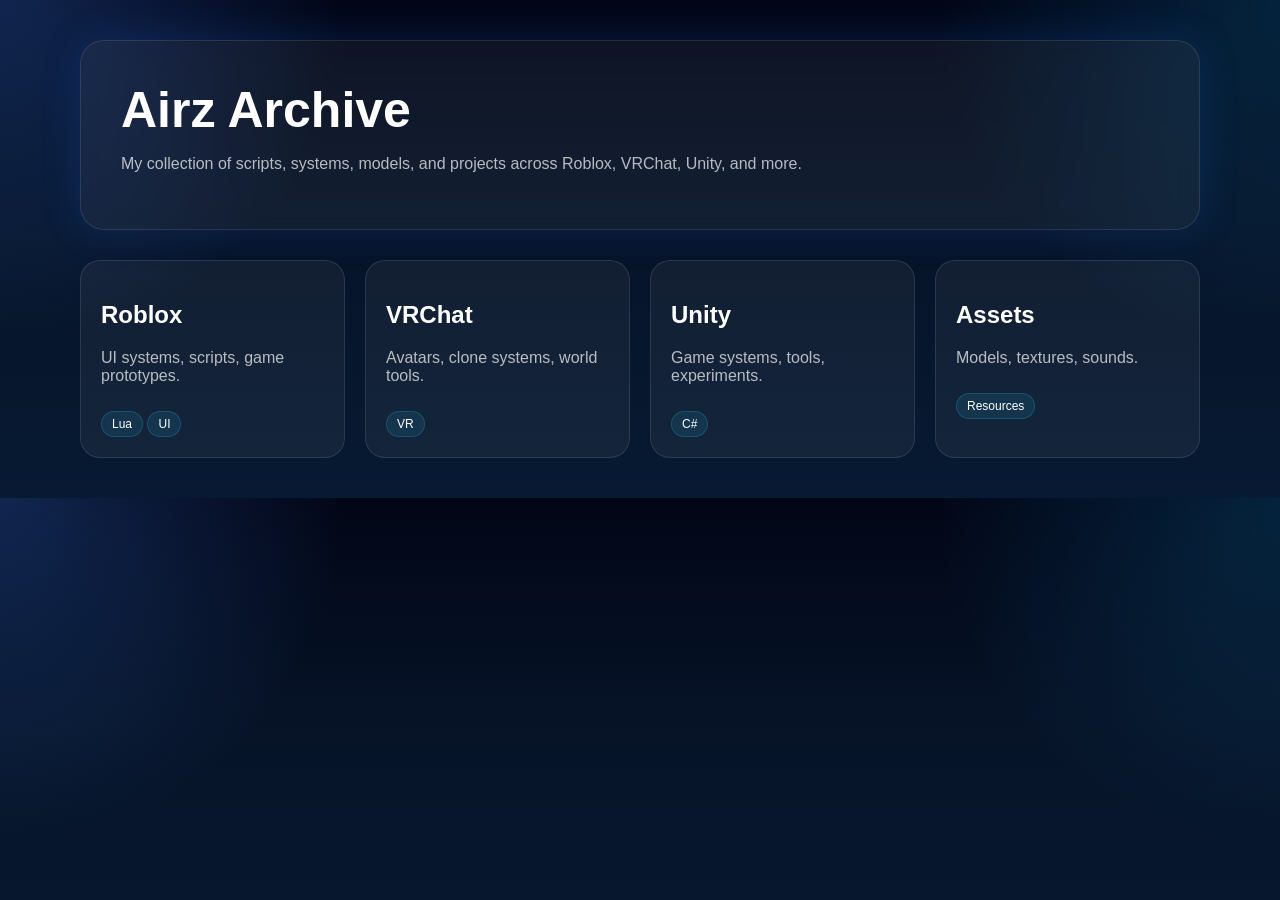
==== index.html @ 1d530351 "Update index.html" ====
<!DOCTYPE html>
<html lang="en">
<head>
<meta charset="UTF-8">
<meta name="viewport" content="width=device-width, initial-scale=1.0">
<title>Airz Archive</title>

<style>
* { box-sizing: border-box; }

body {
  margin: 0;
  font-family: Arial, sans-serif;
  color: white;
  background:
    radial-gradient(circle at top left, rgba(59,130,246,.25), transparent 25%),
    radial-gradient(circle at top right, rgba(14,165,233,.18), transparent 25%),
    linear-gradient(180deg, #020617 0%, #061327 45%, #071a33 100%);
}

.wrap {
  max-width: 1200px;
  margin: auto;
  padding: 40px;
}

.hero {
  background: rgba(255,255,255,0.05);
  border: 1px solid rgba(255,255,255,0.1);
  border-radius: 24px;
  padding: 40px;
  backdrop-filter: blur(10px);
  box-shadow: 0 0 40px rgba(37,99,235,.2);
}

h1 {
  font-size: 50px;
  margin: 0 0 10px;
}

p {
  color: rgba(255,255,255,.7);
}

.grid {
  display: grid;
  grid-template-columns: repeat(auto-fit, minmax(250px, 1fr));
  gap: 20px;
  margin-top: 30px;
}

.card {
  background: rgba(255,255,255,0.05);
  border-radius: 20px;
  padding: 20px;
  border: 1px solid rgba(255,255,255,0.1);
  transition: 0.2s;
}

.card:hover {
  transform: translateY(-5px);
  border-color: rgba(34,211,238,.3);
}

.tag {
  display: inline-block;
  padding: 5px 10px;
  margin-top: 10px;
  border-radius: 999px;
  font-size: 12px;
  background: rgba(34,211,238,.1);
  border: 1px solid rgba(34,211,238,.2);
}

</style>
</head>

<body>
<div class="wrap">

<div class="hero">
  <h1>Airz Archive</h1>
  <p>My collection of scripts, systems, models, and projects across Roblox, VRChat, Unity, and more.</p>
</div>

<div class="grid">

<div class="card">
  <h2>Roblox</h2>
  <p>UI systems, scripts, game prototypes.</p>
  <div class="tag">Lua</div>
  <div class="tag">UI</div>
</div>

<div class="card">
  <h2>VRChat</h2>
  <p>Avatars, clone systems, world tools.</p>
  <div class="tag">VR</div>
</div>

<div class="card">
  <h2>Unity</h2>
  <p>Game systems, tools, experiments.</p>
  <div class="tag">C#</div>
</div>

<div class="card">
  <h2>Assets</h2>
  <p>Models, textures, sounds.</p>
  <div class="tag">Resources</div>
</div>

</div>

</div>
</body>
</html>
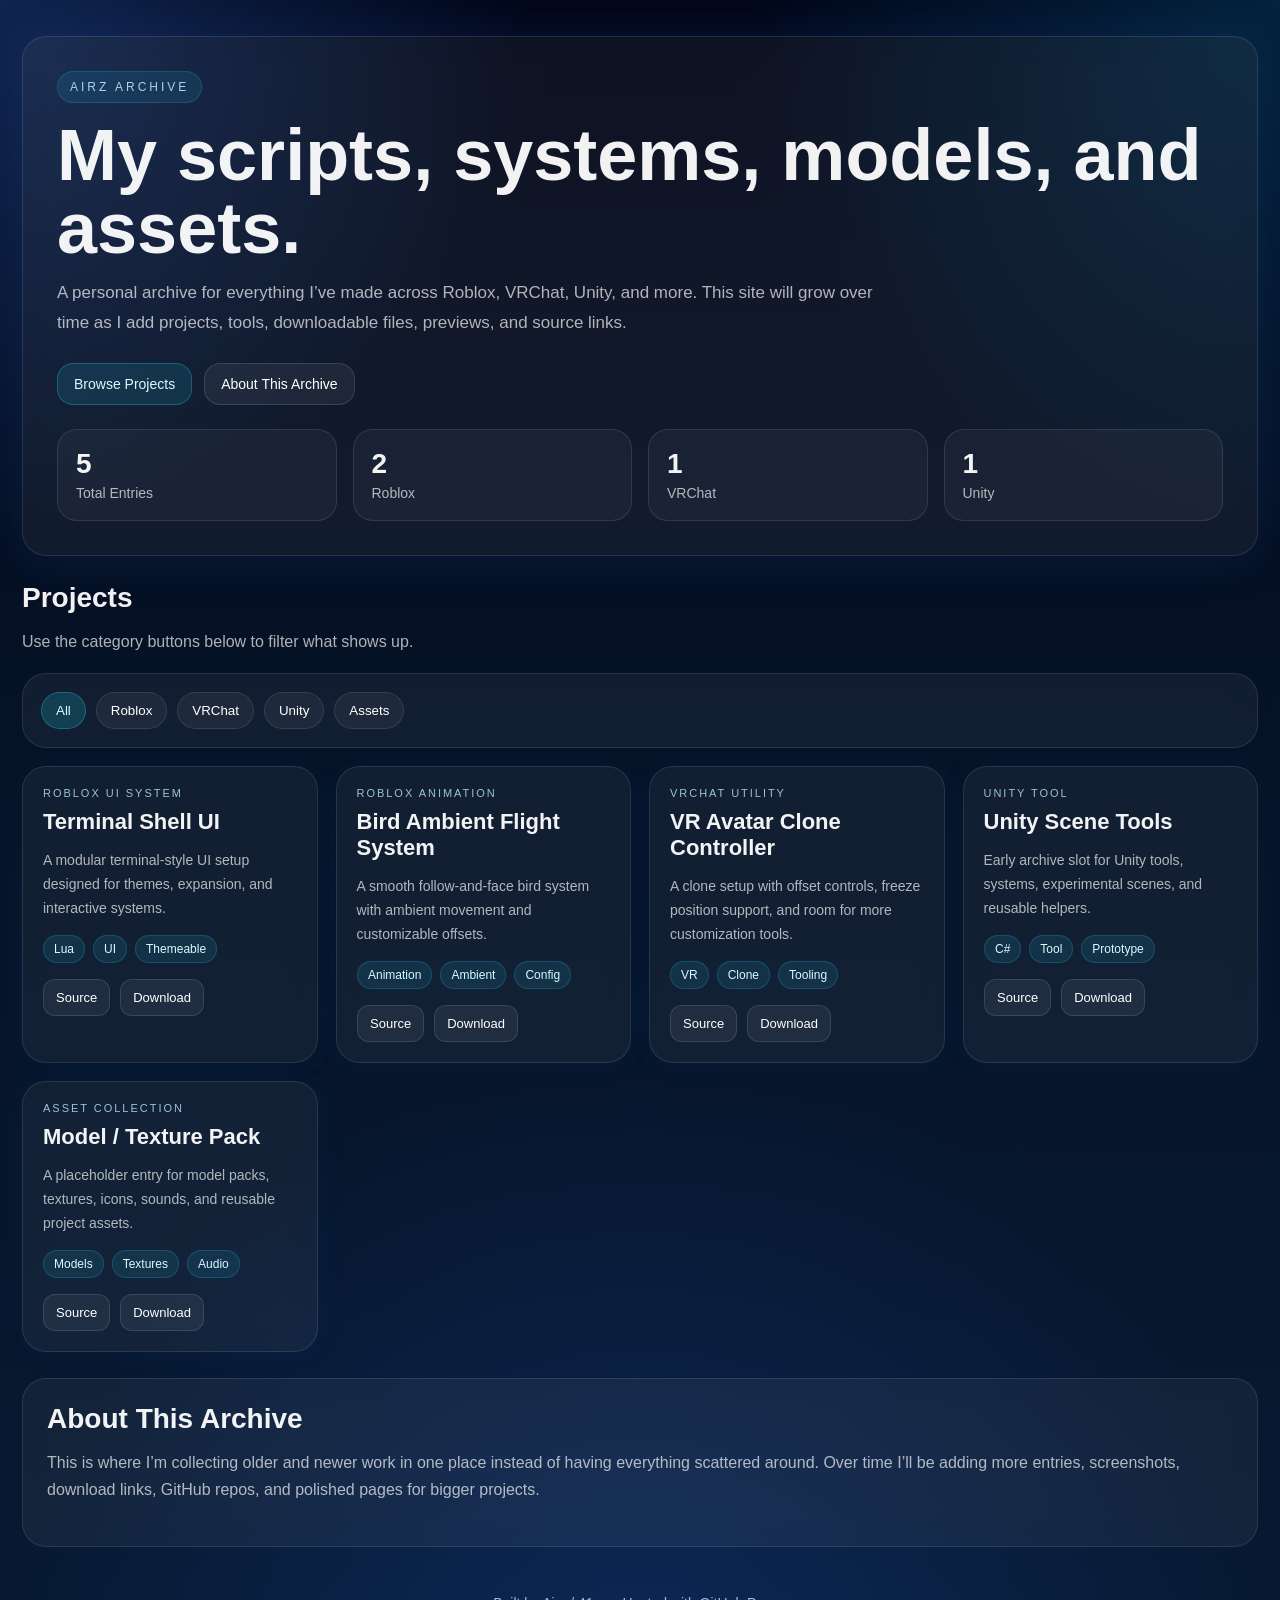
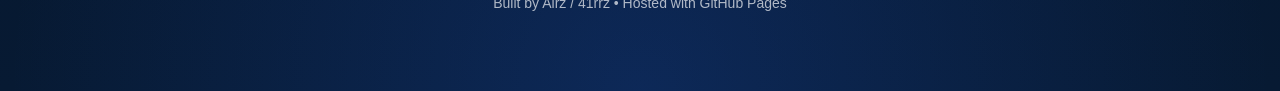
==== commit 2e29d7e2: "Update index.html" ====
--- a/index.html
+++ b/index.html
@@ -1,117 +1,439 @@
 <!DOCTYPE html>
 <html lang="en">
 <head>
-<meta charset="UTF-8">
-<meta name="viewport" content="width=device-width, initial-scale=1.0">
-<title>Airz Archive</title>
-
-<style>
-* { box-sizing: border-box; }
-
-body {
-  margin: 0;
-  font-family: Arial, sans-serif;
-  color: white;
-  background:
-    radial-gradient(circle at top left, rgba(59,130,246,.25), transparent 25%),
-    radial-gradient(circle at top right, rgba(14,165,233,.18), transparent 25%),
-    linear-gradient(180deg, #020617 0%, #061327 45%, #071a33 100%);
-}
-
-.wrap {
-  max-width: 1200px;
-  margin: auto;
-  padding: 40px;
-}
-
-.hero {
-  background: rgba(255,255,255,0.05);
-  border: 1px solid rgba(255,255,255,0.1);
-  border-radius: 24px;
-  padding: 40px;
-  backdrop-filter: blur(10px);
-  box-shadow: 0 0 40px rgba(37,99,235,.2);
-}
-
-h1 {
-  font-size: 50px;
-  margin: 0 0 10px;
-}
-
-p {
-  color: rgba(255,255,255,.7);
-}
-
-.grid {
-  display: grid;
-  grid-template-columns: repeat(auto-fit, minmax(250px, 1fr));
-  gap: 20px;
-  margin-top: 30px;
-}
-
-.card {
-  background: rgba(255,255,255,0.05);
-  border-radius: 20px;
-  padding: 20px;
-  border: 1px solid rgba(255,255,255,0.1);
-  transition: 0.2s;
-}
-
-.card:hover {
-  transform: translateY(-5px);
-  border-color: rgba(34,211,238,.3);
-}
-
-.tag {
-  display: inline-block;
-  padding: 5px 10px;
-  margin-top: 10px;
-  border-radius: 999px;
-  font-size: 12px;
-  background: rgba(34,211,238,.1);
-  border: 1px solid rgba(34,211,238,.2);
-}
-
-</style>
+  <meta charset="UTF-8" />
+  <meta name="viewport" content="width=device-width, initial-scale=1.0" />
+  <title>Airz Archive</title>
+  <style>
+    * { box-sizing: border-box; }
+
+    :root{
+      --bg1:#020617;
+      --bg2:#061327;
+      --bg3:#071a33;
+      --panel:rgba(255,255,255,0.05);
+      --panel-2:rgba(255,255,255,0.07);
+      --border:rgba(255,255,255,0.10);
+      --text:rgba(255,255,255,0.95);
+      --muted:rgba(255,255,255,0.68);
+      --accent:rgba(34,211,238,0.18);
+      --accent-border:rgba(34,211,238,0.30);
+    }
+
+    html { scroll-behavior: smooth; }
+
+    body {
+      margin: 0;
+      font-family: Arial, sans-serif;
+      color: var(--text);
+      background:
+        radial-gradient(circle at top left, rgba(59,130,246,.25), transparent 25%),
+        radial-gradient(circle at top right, rgba(14,165,233,.18), transparent 25%),
+        radial-gradient(circle at bottom center, rgba(37,99,235,.20), transparent 35%),
+        linear-gradient(180deg, var(--bg1) 0%, var(--bg2) 45%, var(--bg3) 100%);
+      min-height: 100vh;
+    }
+
+    .wrap {
+      max-width: 1280px;
+      margin: 0 auto;
+      padding: 36px 22px 60px;
+    }
+
+    .hero, .panel, .project-card {
+      background: var(--panel);
+      border: 1px solid var(--border);
+      border-radius: 24px;
+      backdrop-filter: blur(12px);
+      -webkit-backdrop-filter: blur(12px);
+    }
+
+    .hero {
+      padding: 34px;
+      box-shadow: 0 0 50px rgba(37,99,235,.15);
+    }
+
+    .eyebrow {
+      display: inline-block;
+      font-size: 12px;
+      letter-spacing: 0.25em;
+      text-transform: uppercase;
+      color: rgba(186,230,253,.9);
+      padding: 8px 12px;
+      border-radius: 999px;
+      background: rgba(34,211,238,.10);
+      border: 1px solid rgba(34,211,238,.18);
+    }
+
+    h1 {
+      font-size: clamp(38px, 7vw, 72px);
+      line-height: 1.02;
+      margin: 16px 0 12px;
+    }
+
+    .sub {
+      max-width: 850px;
+      font-size: 17px;
+      line-height: 1.8;
+      color: var(--muted);
+      margin: 0;
+    }
+
+    .top-actions {
+      display: flex;
+      flex-wrap: wrap;
+      gap: 12px;
+      margin-top: 24px;
+    }
+
+    .btn {
+      display: inline-block;
+      text-decoration: none;
+      color: white;
+      padding: 12px 16px;
+      border-radius: 16px;
+      background: rgba(255,255,255,0.06);
+      border: 1px solid rgba(255,255,255,0.12);
+      transition: 0.2s ease;
+      cursor: pointer;
+      font-size: 14px;
+    }
+
+    .btn:hover {
+      background: rgba(255,255,255,0.10);
+      transform: translateY(-1px);
+    }
+
+    .btn.primary {
+      background: rgba(34,211,238,.12);
+      border-color: rgba(34,211,238,.28);
+      color: #d9fbff;
+    }
+
+    .stats {
+      display: grid;
+      grid-template-columns: repeat(auto-fit, minmax(150px, 1fr));
+      gap: 16px;
+      margin-top: 24px;
+    }
+
+    .stat {
+      padding: 18px;
+      border-radius: 20px;
+      background: rgba(255,255,255,0.04);
+      border: 1px solid rgba(255,255,255,0.10);
+    }
+
+    .stat strong {
+      display: block;
+      font-size: 28px;
+      margin-bottom: 4px;
+    }
+
+    .stat span {
+      color: var(--muted);
+      font-size: 14px;
+    }
+
+    .section {
+      margin-top: 26px;
+    }
+
+    .section-title {
+      font-size: 28px;
+      margin: 0 0 14px;
+    }
+
+    .section-text {
+      color: var(--muted);
+      margin: 0 0 18px;
+      line-height: 1.7;
+    }
+
+    .filters.panel {
+      padding: 18px;
+    }
+
+    .filter-row {
+      display: flex;
+      flex-wrap: wrap;
+      gap: 10px;
+    }
+
+    .filter-btn {
+      border: 1px solid rgba(255,255,255,0.10);
+      background: rgba(255,255,255,0.05);
+      color: white;
+      border-radius: 999px;
+      padding: 10px 14px;
+      cursor: pointer;
+      transition: 0.2s ease;
+    }
+
+    .filter-btn:hover,
+    .filter-btn.active {
+      background: var(--accent);
+      border-color: var(--accent-border);
+      color: #d9fbff;
+    }
+
+    .projects-grid {
+      display: grid;
+      grid-template-columns: repeat(auto-fit, minmax(290px, 1fr));
+      gap: 18px;
+      margin-top: 18px;
+    }
+
+    .project-card {
+      padding: 20px;
+      transition: 0.22s ease;
+      box-shadow: 0 0 30px rgba(59,130,246,0.06);
+    }
+
+    .project-card:hover {
+      transform: translateY(-4px);
+      background: var(--panel-2);
+      border-color: rgba(34,211,238,.22);
+    }
+
+    .project-type {
+      font-size: 11px;
+      letter-spacing: 0.18em;
+      text-transform: uppercase;
+      color: rgba(186,230,253,.82);
+      margin-bottom: 10px;
+    }
+
+    .project-title {
+      font-size: 22px;
+      margin: 0 0 8px;
+    }
+
+    .project-desc {
+      color: var(--muted);
+      line-height: 1.7;
+      font-size: 14px;
+      min-height: 72px;
+    }
+
+    .tags {
+      display: flex;
+      flex-wrap: wrap;
+      gap: 8px;
+      margin: 14px 0 16px;
+    }
+
+    .tag {
+      display: inline-block;
+      padding: 6px 10px;
+      border-radius: 999px;
+      background: rgba(34,211,238,.10);
+      border: 1px solid rgba(34,211,238,.20);
+      color: #d8fbff;
+      font-size: 12px;
+    }
+
+    .project-actions {
+      display: flex;
+      flex-wrap: wrap;
+      gap: 10px;
+    }
+
+    .small-btn {
+      text-decoration: none;
+      color: white;
+      font-size: 13px;
+      padding: 10px 12px;
+      border-radius: 12px;
+      background: rgba(255,255,255,0.06);
+      border: 1px solid rgba(255,255,255,0.12);
+    }
+
+    .small-btn:hover {
+      background: rgba(255,255,255,0.10);
+    }
+
+    .empty {
+      padding: 22px;
+      color: var(--muted);
+      border: 1px dashed rgba(255,255,255,0.15);
+      border-radius: 20px;
+      background: rgba(255,255,255,0.03);
+      margin-top: 18px;
+    }
+
+    .footer {
+      margin-top: 28px;
+      padding: 20px;
+      color: var(--muted);
+      text-align: center;
+      font-size: 14px;
+    }
+  </style>
 </head>
-
 <body>
-<div class="wrap">
-
-<div class="hero">
-  <h1>Airz Archive</h1>
-  <p>My collection of scripts, systems, models, and projects across Roblox, VRChat, Unity, and more.</p>
-</div>
-
-<div class="grid">
-
-<div class="card">
-  <h2>Roblox</h2>
-  <p>UI systems, scripts, game prototypes.</p>
-  <div class="tag">Lua</div>
-  <div class="tag">UI</div>
-</div>
-
-<div class="card">
-  <h2>VRChat</h2>
-  <p>Avatars, clone systems, world tools.</p>
-  <div class="tag">VR</div>
-</div>
-
-<div class="card">
-  <h2>Unity</h2>
-  <p>Game systems, tools, experiments.</p>
-  <div class="tag">C#</div>
-</div>
-
-<div class="card">
-  <h2>Assets</h2>
-  <p>Models, textures, sounds.</p>
-  <div class="tag">Resources</div>
-</div>
-
-</div>
-
-</div>
+  <div class="wrap">
+    <section class="hero">
+      <span class="eyebrow">Airz Archive</span>
+      <h1>My scripts, systems, models, and assets.</h1>
+      <p class="sub">
+        A personal archive for everything I’ve made across Roblox, VRChat, Unity, and more.
+        This site will grow over time as I add projects, tools, downloadable files, previews, and source links.
+      </p>
+
+      <div class="top-actions">
+        <a class="btn primary" href="#projects">Browse Projects</a>
+        <a class="btn" href="#about">About This Archive</a>
+      </div>
+
+      <div class="stats">
+        <div class="stat">
+          <strong id="stat-total">0</strong>
+          <span>Total Entries</span>
+        </div>
+        <div class="stat">
+          <strong id="stat-roblox">0</strong>
+          <span>Roblox</span>
+        </div>
+        <div class="stat">
+          <strong id="stat-vrchat">0</strong>
+          <span>VRChat</span>
+        </div>
+        <div class="stat">
+          <strong id="stat-unity">0</strong>
+          <span>Unity</span>
+        </div>
+      </div>
+    </section>
+
+    <section class="section" id="projects">
+      <h2 class="section-title">Projects</h2>
+      <p class="section-text">
+        Use the category buttons below to filter what shows up.
+      </p>
+
+      <div class="filters panel">
+        <div class="filter-row">
+          <button class="filter-btn active" data-filter="All">All</button>
+          <button class="filter-btn" data-filter="Roblox">Roblox</button>
+          <button class="filter-btn" data-filter="VRChat">VRChat</button>
+          <button class="filter-btn" data-filter="Unity">Unity</button>
+          <button class="filter-btn" data-filter="Assets">Assets</button>
+        </div>
+      </div>
+
+      <div id="projectsGrid" class="projects-grid"></div>
+      <div id="emptyState" class="empty" style="display:none;">No projects match this category yet.</div>
+    </section>
+
+    <section class="section panel" id="about" style="padding:24px;">
+      <h2 class="section-title">About This Archive</h2>
+      <p class="section-text">
+        This is where I’m collecting older and newer work in one place instead of having everything scattered around.
+        Over time I’ll be adding more entries, screenshots, download links, GitHub repos, and polished pages for bigger projects.
+      </p>
+    </section>
+
+    <div class="footer">
+      Built by Airz / 41rrz • Hosted with GitHub Pages
+    </div>
+  </div>
+
+  <script>
+    const projects = [
+      {
+        title: "Terminal Shell UI",
+        category: "Roblox",
+        type: "Roblox UI System",
+        description: "A modular terminal-style UI setup designed for themes, expansion, and interactive systems.",
+        tags: ["Lua", "UI", "Themeable"],
+        source: "#",
+        download: "#"
+      },
+      {
+        title: "Bird Ambient Flight System",
+        category: "Roblox",
+        type: "Roblox Animation",
+        description: "A smooth follow-and-face bird system with ambient movement and customizable offsets.",
+        tags: ["Animation", "Ambient", "Config"],
+        source: "#",
+        download: "#"
+      },
+      {
+        title: "VR Avatar Clone Controller",
+        category: "VRChat",
+        type: "VRChat Utility",
+        description: "A clone setup with offset controls, freeze position support, and room for more customization tools.",
+        tags: ["VR", "Clone", "Tooling"],
+        source: "#",
+        download: "#"
+      },
+      {
+        title: "Unity Scene Tools",
+        category: "Unity",
+        type: "Unity Tool",
+        description: "Early archive slot for Unity tools, systems, experimental scenes, and reusable helpers.",
+        tags: ["C#", "Tool", "Prototype"],
+        source: "#",
+        download: "#"
+      },
+      {
+        title: "Model / Texture Pack",
+        category: "Assets",
+        type: "Asset Collection",
+        description: "A placeholder entry for model packs, textures, icons, sounds, and reusable project assets.",
+        tags: ["Models", "Textures", "Audio"],
+        source: "#",
+        download: "#"
+      }
+    ];
+
+    const grid = document.getElementById("projectsGrid");
+    const emptyState = document.getElementById("emptyState");
+    const filterButtons = document.querySelectorAll(".filter-btn");
+
+    function updateStats() {
+      document.getElementById("stat-total").textContent = projects.length;
+      document.getElementById("stat-roblox").textContent = projects.filter(p => p.category === "Roblox").length;
+      document.getElementById("stat-vrchat").textContent = projects.filter(p => p.category === "VRChat").length;
+      document.getElementById("stat-unity").textContent = projects.filter(p => p.category === "Unity").length;
+    }
+
+    function createCard(project) {
+      const tagsHtml = project.tags.map(tag => `<span class="tag">${tag}</span>`).join("");
+      return `
+        <article class="project-card">
+          <div class="project-type">${project.type}</div>
+          <h3 class="project-title">${project.title}</h3>
+          <p class="project-desc">${project.description}</p>
+          <div class="tags">${tagsHtml}</div>
+          <div class="project-actions">
+            <a class="small-btn" href="${project.source}" target="_blank">Source</a>
+            <a class="small-btn" href="${project.download}" target="_blank">Download</a>
+          </div>
+        </article>
+      `;
+    }
+
+    function renderProjects(filter = "All") {
+      const filtered = filter === "All"
+        ? projects
+        : projects.filter(project => project.category === filter);
+
+      grid.innerHTML = filtered.map(createCard).join("");
+      emptyState.style.display = filtered.length ? "none" : "block";
+    }
+
+    filterButtons.forEach(button => {
+      button.addEventListener("click", () => {
+        filterButtons.forEach(btn => btn.classList.remove("active"));
+        button.classList.add("active");
+        renderProjects(button.dataset.filter);
+      });
+    });
+
+    updateStats();
+    renderProjects();
+  </script>
 </body>
 </html>
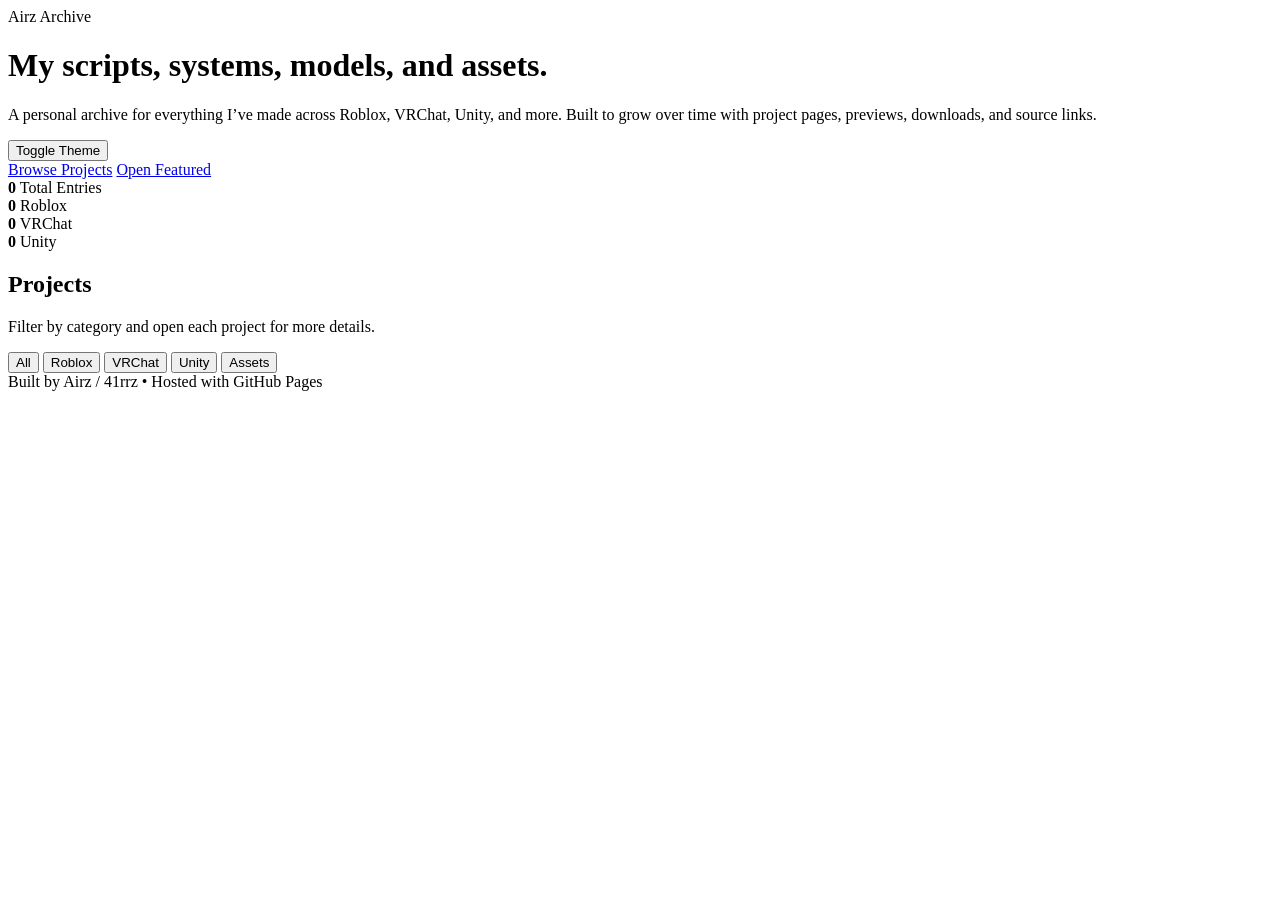
==== commit a1a35efc: "Update index.html" ====
--- a/index.html
+++ b/index.html
@@ -4,436 +4,85 @@
   <meta charset="UTF-8" />
   <meta name="viewport" content="width=device-width, initial-scale=1.0" />
   <title>Airz Archive</title>
-  <style>
-    * { box-sizing: border-box; }
+  <link rel="stylesheet" href="style.css" />
+</head>
+<body data-page="home">
+  <div class="bg-orb orb-1"></div>
+  <div class="bg-orb orb-2"></div>
+  <div class="bg-orb orb-3"></div>
 
-    :root{
-      --bg1:#020617;
-      --bg2:#061327;
-      --bg3:#071a33;
-      --panel:rgba(255,255,255,0.05);
-      --panel-2:rgba(255,255,255,0.07);
-      --border:rgba(255,255,255,0.10);
-      --text:rgba(255,255,255,0.95);
-      --muted:rgba(255,255,255,0.68);
-      --accent:rgba(34,211,238,0.18);
-      --accent-border:rgba(34,211,238,0.30);
-    }
+  <div class="site-wrap">
+    <header class="hero glass">
+      <div class="hero-top">
+        <div>
+          <span class="eyebrow">Airz Archive</span>
+          <h1>My scripts, systems, models, and assets.</h1>
+          <p class="hero-text">
+            A personal archive for everything I’ve made across Roblox, VRChat, Unity, and more.
+            Built to grow over time with project pages, previews, downloads, and source links.
+          </p>
+        </div>
 
-    html { scroll-behavior: smooth; }
-
-    body {
-      margin: 0;
-      font-family: Arial, sans-serif;
-      color: var(--text);
-      background:
-        radial-gradient(circle at top left, rgba(59,130,246,.25), transparent 25%),
-        radial-gradient(circle at top right, rgba(14,165,233,.18), transparent 25%),
-        radial-gradient(circle at bottom center, rgba(37,99,235,.20), transparent 35%),
-        linear-gradient(180deg, var(--bg1) 0%, var(--bg2) 45%, var(--bg3) 100%);
-      min-height: 100vh;
-    }
-
-    .wrap {
-      max-width: 1280px;
-      margin: 0 auto;
-      padding: 36px 22px 60px;
-    }
-
-    .hero, .panel, .project-card {
-      background: var(--panel);
-      border: 1px solid var(--border);
-      border-radius: 24px;
-      backdrop-filter: blur(12px);
-      -webkit-backdrop-filter: blur(12px);
-    }
-
-    .hero {
-      padding: 34px;
-      box-shadow: 0 0 50px rgba(37,99,235,.15);
-    }
-
-    .eyebrow {
-      display: inline-block;
-      font-size: 12px;
-      letter-spacing: 0.25em;
-      text-transform: uppercase;
-      color: rgba(186,230,253,.9);
-      padding: 8px 12px;
-      border-radius: 999px;
-      background: rgba(34,211,238,.10);
-      border: 1px solid rgba(34,211,238,.18);
-    }
-
-    h1 {
-      font-size: clamp(38px, 7vw, 72px);
-      line-height: 1.02;
-      margin: 16px 0 12px;
-    }
-
-    .sub {
-      max-width: 850px;
-      font-size: 17px;
-      line-height: 1.8;
-      color: var(--muted);
-      margin: 0;
-    }
-
-    .top-actions {
-      display: flex;
-      flex-wrap: wrap;
-      gap: 12px;
-      margin-top: 24px;
-    }
-
-    .btn {
-      display: inline-block;
-      text-decoration: none;
-      color: white;
-      padding: 12px 16px;
-      border-radius: 16px;
-      background: rgba(255,255,255,0.06);
-      border: 1px solid rgba(255,255,255,0.12);
-      transition: 0.2s ease;
-      cursor: pointer;
-      font-size: 14px;
-    }
-
-    .btn:hover {
-      background: rgba(255,255,255,0.10);
-      transform: translateY(-1px);
-    }
-
-    .btn.primary {
-      background: rgba(34,211,238,.12);
-      border-color: rgba(34,211,238,.28);
-      color: #d9fbff;
-    }
-
-    .stats {
-      display: grid;
-      grid-template-columns: repeat(auto-fit, minmax(150px, 1fr));
-      gap: 16px;
-      margin-top: 24px;
-    }
-
-    .stat {
-      padding: 18px;
-      border-radius: 20px;
-      background: rgba(255,255,255,0.04);
-      border: 1px solid rgba(255,255,255,0.10);
-    }
-
-    .stat strong {
-      display: block;
-      font-size: 28px;
-      margin-bottom: 4px;
-    }
-
-    .stat span {
-      color: var(--muted);
-      font-size: 14px;
-    }
-
-    .section {
-      margin-top: 26px;
-    }
-
-    .section-title {
-      font-size: 28px;
-      margin: 0 0 14px;
-    }
-
-    .section-text {
-      color: var(--muted);
-      margin: 0 0 18px;
-      line-height: 1.7;
-    }
-
-    .filters.panel {
-      padding: 18px;
-    }
-
-    .filter-row {
-      display: flex;
-      flex-wrap: wrap;
-      gap: 10px;
-    }
-
-    .filter-btn {
-      border: 1px solid rgba(255,255,255,0.10);
-      background: rgba(255,255,255,0.05);
-      color: white;
-      border-radius: 999px;
-      padding: 10px 14px;
-      cursor: pointer;
-      transition: 0.2s ease;
-    }
-
-    .filter-btn:hover,
-    .filter-btn.active {
-      background: var(--accent);
-      border-color: var(--accent-border);
-      color: #d9fbff;
-    }
-
-    .projects-grid {
-      display: grid;
-      grid-template-columns: repeat(auto-fit, minmax(290px, 1fr));
-      gap: 18px;
-      margin-top: 18px;
-    }
-
-    .project-card {
-      padding: 20px;
-      transition: 0.22s ease;
-      box-shadow: 0 0 30px rgba(59,130,246,0.06);
-    }
-
-    .project-card:hover {
-      transform: translateY(-4px);
-      background: var(--panel-2);
-      border-color: rgba(34,211,238,.22);
-    }
-
-    .project-type {
-      font-size: 11px;
-      letter-spacing: 0.18em;
-      text-transform: uppercase;
-      color: rgba(186,230,253,.82);
-      margin-bottom: 10px;
-    }
-
-    .project-title {
-      font-size: 22px;
-      margin: 0 0 8px;
-    }
-
-    .project-desc {
-      color: var(--muted);
-      line-height: 1.7;
-      font-size: 14px;
-      min-height: 72px;
-    }
-
-    .tags {
-      display: flex;
-      flex-wrap: wrap;
-      gap: 8px;
-      margin: 14px 0 16px;
-    }
-
-    .tag {
-      display: inline-block;
-      padding: 6px 10px;
-      border-radius: 999px;
-      background: rgba(34,211,238,.10);
-      border: 1px solid rgba(34,211,238,.20);
-      color: #d8fbff;
-      font-size: 12px;
-    }
-
-    .project-actions {
-      display: flex;
-      flex-wrap: wrap;
-      gap: 10px;
-    }
-
-    .small-btn {
-      text-decoration: none;
-      color: white;
-      font-size: 13px;
-      padding: 10px 12px;
-      border-radius: 12px;
-      background: rgba(255,255,255,0.06);
-      border: 1px solid rgba(255,255,255,0.12);
-    }
-
-    .small-btn:hover {
-      background: rgba(255,255,255,0.10);
-    }
-
-    .empty {
-      padding: 22px;
-      color: var(--muted);
-      border: 1px dashed rgba(255,255,255,0.15);
-      border-radius: 20px;
-      background: rgba(255,255,255,0.03);
-      margin-top: 18px;
-    }
-
-    .footer {
-      margin-top: 28px;
-      padding: 20px;
-      color: var(--muted);
-      text-align: center;
-      font-size: 14px;
-    }
-  </style>
-</head>
-<body>
-  <div class="wrap">
-    <section class="hero">
-      <span class="eyebrow">Airz Archive</span>
-      <h1>My scripts, systems, models, and assets.</h1>
-      <p class="sub">
-        A personal archive for everything I’ve made across Roblox, VRChat, Unity, and more.
-        This site will grow over time as I add projects, tools, downloadable files, previews, and source links.
-      </p>
-
-      <div class="top-actions">
-        <a class="btn primary" href="#projects">Browse Projects</a>
-        <a class="btn" href="#about">About This Archive</a>
+        <button id="themeToggle" class="btn secondary" type="button">
+          Toggle Theme
+        </button>
       </div>
 
-      <div class="stats">
-        <div class="stat">
+      <div class="hero-actions">
+        <a class="btn primary" href="#projects">Browse Projects</a>
+        <a class="btn secondary" href="project.html?id=terminal-shell-ui">Open Featured</a>
+      </div>
+
+      <div class="stats-grid">
+        <div class="stat-card glass-lite">
           <strong id="stat-total">0</strong>
           <span>Total Entries</span>
         </div>
-        <div class="stat">
+        <div class="stat-card glass-lite">
           <strong id="stat-roblox">0</strong>
           <span>Roblox</span>
         </div>
-        <div class="stat">
+        <div class="stat-card glass-lite">
           <strong id="stat-vrchat">0</strong>
           <span>VRChat</span>
         </div>
-        <div class="stat">
+        <div class="stat-card glass-lite">
           <strong id="stat-unity">0</strong>
           <span>Unity</span>
         </div>
       </div>
-    </section>
+    </header>
 
-    <section class="section" id="projects">
-      <h2 class="section-title">Projects</h2>
-      <p class="section-text">
-        Use the category buttons below to filter what shows up.
-      </p>
+    <main>
+      <section id="projects" class="section">
+        <div class="section-head">
+          <div>
+            <h2>Projects</h2>
+            <p>Filter by category and open each project for more details.</p>
+          </div>
+        </div>
 
-      <div class="filters panel">
-        <div class="filter-row">
+        <div class="filters glass">
           <button class="filter-btn active" data-filter="All">All</button>
           <button class="filter-btn" data-filter="Roblox">Roblox</button>
           <button class="filter-btn" data-filter="VRChat">VRChat</button>
           <button class="filter-btn" data-filter="Unity">Unity</button>
           <button class="filter-btn" data-filter="Assets">Assets</button>
         </div>
-      </div>
 
-      <div id="projectsGrid" class="projects-grid"></div>
-      <div id="emptyState" class="empty" style="display:none;">No projects match this category yet.</div>
-    </section>
+        <div id="projectsGrid" class="projects-grid"></div>
+        <div id="emptyState" class="empty-state" style="display:none;">
+          No projects match this filter yet.
+        </div>
+      </section>
+    </main>
 
-    <section class="section panel" id="about" style="padding:24px;">
-      <h2 class="section-title">About This Archive</h2>
-      <p class="section-text">
-        This is where I’m collecting older and newer work in one place instead of having everything scattered around.
-        Over time I’ll be adding more entries, screenshots, download links, GitHub repos, and polished pages for bigger projects.
-      </p>
-    </section>
-
-    <div class="footer">
+    <footer class="footer glass">
       Built by Airz / 41rrz • Hosted with GitHub Pages
-    </div>
+    </footer>
   </div>
 
-  <script>
-    const projects = [
-      {
-        title: "Terminal Shell UI",
-        category: "Roblox",
-        type: "Roblox UI System",
-        description: "A modular terminal-style UI setup designed for themes, expansion, and interactive systems.",
-        tags: ["Lua", "UI", "Themeable"],
-        source: "#",
-        download: "#"
-      },
-      {
-        title: "Bird Ambient Flight System",
-        category: "Roblox",
-        type: "Roblox Animation",
-        description: "A smooth follow-and-face bird system with ambient movement and customizable offsets.",
-        tags: ["Animation", "Ambient", "Config"],
-        source: "#",
-        download: "#"
-      },
-      {
-        title: "VR Avatar Clone Controller",
-        category: "VRChat",
-        type: "VRChat Utility",
-        description: "A clone setup with offset controls, freeze position support, and room for more customization tools.",
-        tags: ["VR", "Clone", "Tooling"],
-        source: "#",
-        download: "#"
-      },
-      {
-        title: "Unity Scene Tools",
-        category: "Unity",
-        type: "Unity Tool",
-        description: "Early archive slot for Unity tools, systems, experimental scenes, and reusable helpers.",
-        tags: ["C#", "Tool", "Prototype"],
-        source: "#",
-        download: "#"
-      },
-      {
-        title: "Model / Texture Pack",
-        category: "Assets",
-        type: "Asset Collection",
-        description: "A placeholder entry for model packs, textures, icons, sounds, and reusable project assets.",
-        tags: ["Models", "Textures", "Audio"],
-        source: "#",
-        download: "#"
-      }
-    ];
-
-    const grid = document.getElementById("projectsGrid");
-    const emptyState = document.getElementById("emptyState");
-    const filterButtons = document.querySelectorAll(".filter-btn");
-
-    function updateStats() {
-      document.getElementById("stat-total").textContent = projects.length;
-      document.getElementById("stat-roblox").textContent = projects.filter(p => p.category === "Roblox").length;
-      document.getElementById("stat-vrchat").textContent = projects.filter(p => p.category === "VRChat").length;
-      document.getElementById("stat-unity").textContent = projects.filter(p => p.category === "Unity").length;
-    }
-
-    function createCard(project) {
-      const tagsHtml = project.tags.map(tag => `<span class="tag">${tag}</span>`).join("");
-      return `
-        <article class="project-card">
-          <div class="project-type">${project.type}</div>
-          <h3 class="project-title">${project.title}</h3>
-          <p class="project-desc">${project.description}</p>
-          <div class="tags">${tagsHtml}</div>
-          <div class="project-actions">
-            <a class="small-btn" href="${project.source}" target="_blank">Source</a>
-            <a class="small-btn" href="${project.download}" target="_blank">Download</a>
-          </div>
-        </article>
-      `;
-    }
-
-    function renderProjects(filter = "All") {
-      const filtered = filter === "All"
-        ? projects
-        : projects.filter(project => project.category === filter);
-
-      grid.innerHTML = filtered.map(createCard).join("");
-      emptyState.style.display = filtered.length ? "none" : "block";
-    }
-
-    filterButtons.forEach(button => {
-      button.addEventListener("click", () => {
-        filterButtons.forEach(btn => btn.classList.remove("active"));
-        button.classList.add("active");
-        renderProjects(button.dataset.filter);
-      });
-    });
-
-    updateStats();
-    renderProjects();
-  </script>
+  <script src="projects.js"></script>
+  <script src="script.js"></script>
 </body>
 </html>
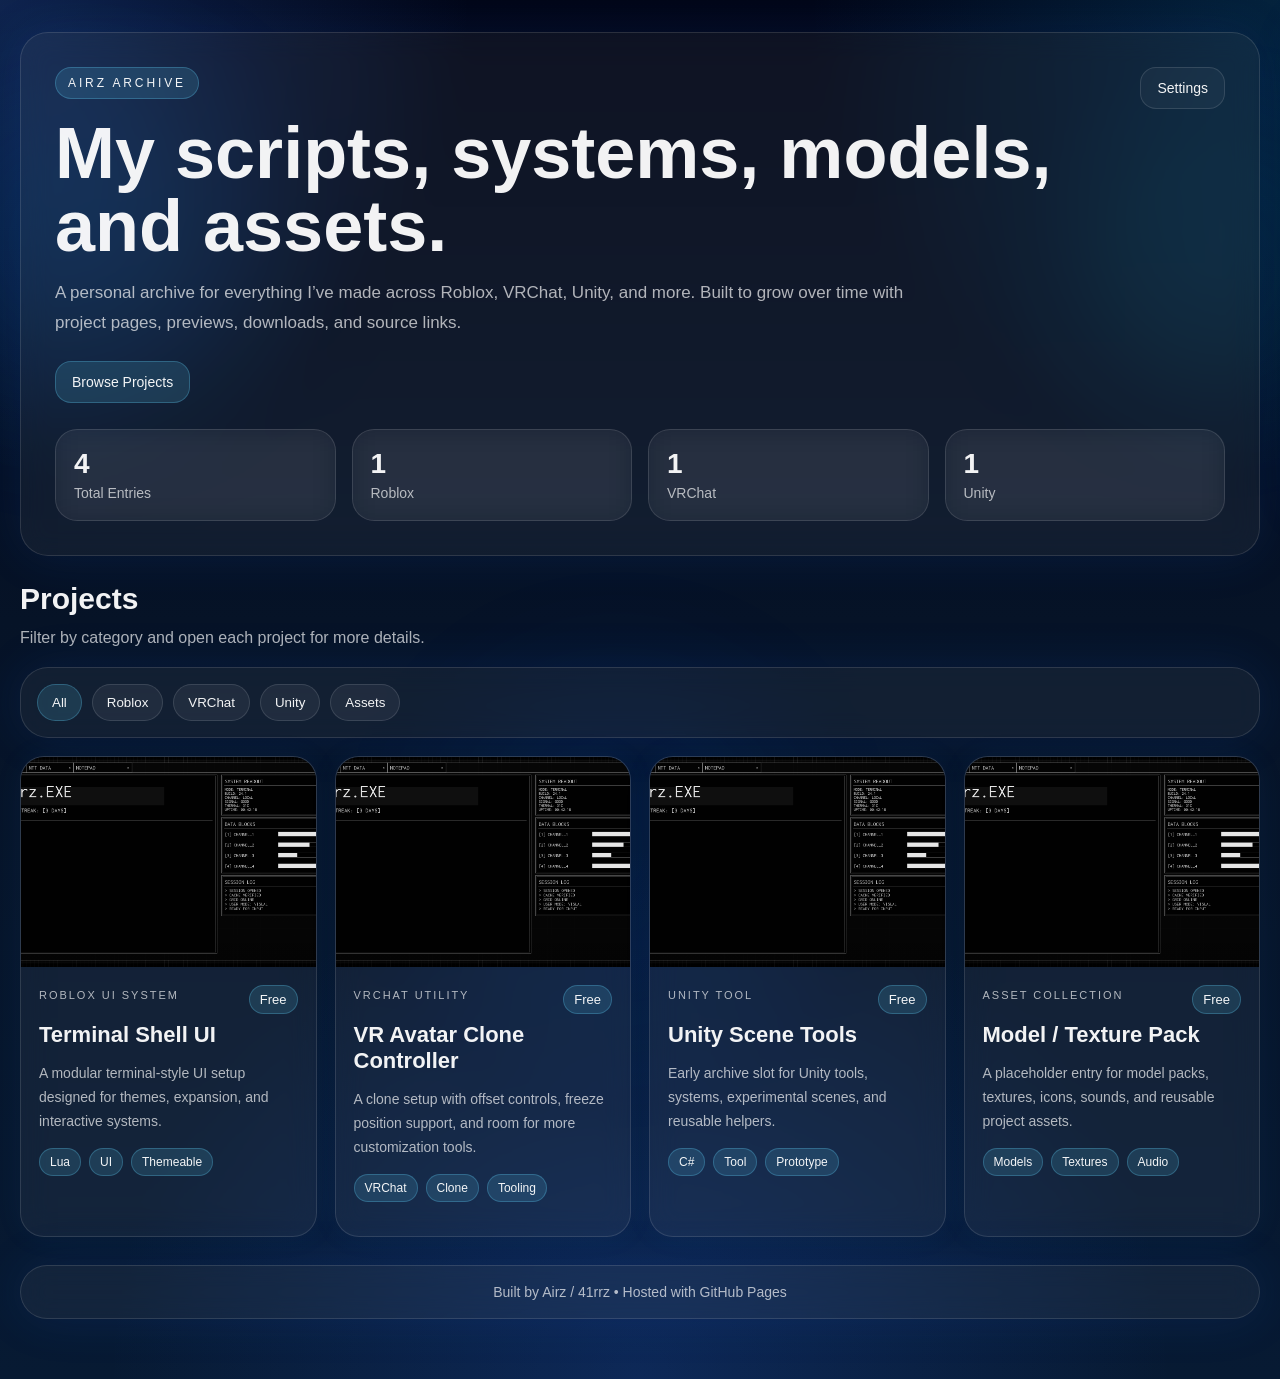
==== commit ce4ff128: "Update index.html" ====
--- a/index.html
+++ b/index.html
@@ -6,7 +6,7 @@
   <title>Airz Archive</title>
   <link rel="stylesheet" href="style.css" />
 </head>
-<body data-page="home">
+<body>
   <div class="bg-orb orb-1"></div>
   <div class="bg-orb orb-2"></div>
   <div class="bg-orb orb-3"></div>
@@ -23,14 +23,15 @@
           </p>
         </div>
 
-        <button id="themeToggle" class="btn secondary" type="button">
-          Toggle Theme
-        </button>
+        <div class="header-controls">
+          <button id="openSettings" class="btn secondary" type="button">
+            Settings
+          </button>
+        </div>
       </div>
 
       <div class="hero-actions">
         <a class="btn primary" href="#projects">Browse Projects</a>
-        <a class="btn secondary" href="project.html?id=terminal-shell-ui">Open Featured</a>
       </div>
 
       <div class="stats-grid">
@@ -82,6 +83,58 @@
     </footer>
   </div>
 
+  <div id="settingsOverlay" class="settings-overlay"></div>
+
+  <aside id="settingsPanel" class="settings-panel glass">
+    <div class="settings-head">
+      <h2>Site Settings</h2>
+      <button id="closeSettings" class="btn secondary" type="button">Close</button>
+    </div>
+
+    <div class="settings-group">
+      <label class="settings-label" for="themePreset">Theme Preset</label>
+      <select id="themePreset" class="settings-input">
+        <option value="deep-blue">Deep Blue</option>
+        <option value="midnight-cyan">Midnight Cyan</option>
+        <option value="terminal-dark">Terminal Dark</option>
+        <option value="light-frost">Light Frost</option>
+      </select>
+    </div>
+
+    <div class="settings-group">
+      <label class="settings-label" for="glowStrength">Glow Strength</label>
+      <select id="glowStrength" class="settings-input">
+        <option value="low">Low</option>
+        <option value="medium">Medium</option>
+        <option value="high">High</option>
+      </select>
+    </div>
+
+    <div class="settings-group">
+      <label class="settings-label" for="cardDensity">Card Density</label>
+      <select id="cardDensity" class="settings-input">
+        <option value="comfy">Comfy</option>
+        <option value="compact">Compact</option>
+      </select>
+    </div>
+
+    <div class="settings-group">
+      <label class="settings-label" for="imageFit">Image Fit</label>
+      <select id="imageFit" class="settings-input">
+        <option value="cover">Cover</option>
+        <option value="contain">Contain</option>
+      </select>
+    </div>
+
+    <div class="settings-group settings-toggle-row">
+      <span class="settings-label">Reduced Motion</span>
+      <label class="switch">
+        <input id="reducedMotion" type="checkbox">
+        <span class="switch-slider"></span>
+      </label>
+    </div>
+  </aside>
+
   <script src="projects.js"></script>
   <script src="script.js"></script>
 </body>
--- a/style.css
+++ b/style.css
@@ -0,0 +1,759 @@
+* {
+  box-sizing: border-box;
+}
+
+:root {
+  --bg-1: #020617;
+  --bg-2: #061327;
+  --bg-3: #071a33;
+  --text: rgba(255,255,255,0.95);
+  --muted: rgba(255,255,255,0.68);
+  --panel: rgba(255,255,255,0.05);
+  --panel-2: rgba(255,255,255,0.07);
+  --border: rgba(255,255,255,0.12);
+  --accent: #67d9ff;
+  --accent-soft: rgba(103,217,255,0.14);
+  --accent-border: rgba(103,217,255,0.26);
+  --shadow: 0 0 50px rgba(37,99,235,0.12);
+}
+
+html {
+  scroll-behavior: smooth;
+}
+
+body {
+  margin: 0;
+  font-family: Arial, sans-serif;
+  color: var(--text);
+  background:
+    radial-gradient(circle at top left, rgba(59,130,246,.24), transparent 25%),
+    radial-gradient(circle at top right, rgba(14,165,233,.18), transparent 25%),
+    radial-gradient(circle at bottom center, rgba(37,99,235,.20), transparent 35%),
+    linear-gradient(180deg, var(--bg-1) 0%, var(--bg-2) 45%, var(--bg-3) 100%);
+  min-height: 100vh;
+  position: relative;
+  overflow-x: hidden;
+}
+
+.bg-orb {
+  position: fixed;
+  border-radius: 999px;
+  filter: blur(80px);
+  pointer-events: none;
+  opacity: 0.45;
+}
+
+.orb-1 {
+  width: 320px;
+  height: 320px;
+  left: -80px;
+  top: 80px;
+  background: rgba(0,140,255,0.28);
+}
+
+.orb-2 {
+  width: 260px;
+  height: 260px;
+  right: -60px;
+  top: 140px;
+  background: rgba(0,225,255,0.16);
+}
+
+.orb-3 {
+  width: 340px;
+  height: 340px;
+  left: 35%;
+  bottom: -120px;
+  background: rgba(0,98,255,0.18);
+}
+
+.site-wrap {
+  width: min(1280px, calc(100% - 40px));
+  margin: 32px auto 60px;
+  position: relative;
+  z-index: 1;
+}
+
+.glass,
+.glass-lite,
+.project-card,
+.project-detail-card {
+  backdrop-filter: blur(14px);
+  -webkit-backdrop-filter: blur(14px);
+}
+
+.glass {
+  background: var(--panel);
+  border: 1px solid var(--border);
+  border-radius: 28px;
+  box-shadow: var(--shadow);
+}
+
+.glass-lite {
+  background: rgba(255,255,255,0.04);
+  border: 1px solid var(--border);
+  border-radius: 22px;
+}
+
+.hero {
+  padding: 34px;
+}
+
+.hero-top {
+  display: flex;
+  align-items: flex-start;
+  justify-content: space-between;
+  gap: 20px;
+}
+
+.eyebrow {
+  display: inline-block;
+  padding: 8px 12px;
+  border-radius: 999px;
+  background: var(--accent-soft);
+  border: 1px solid var(--accent-border);
+  letter-spacing: 0.24em;
+  text-transform: uppercase;
+  font-size: 12px;
+}
+
+h1 {
+  margin: 18px 0 14px;
+  font-size: clamp(38px, 7vw, 72px);
+  line-height: 1.02;
+}
+
+.hero-text {
+  margin: 0;
+  max-width: 850px;
+  line-height: 1.8;
+  color: var(--muted);
+  font-size: 17px;
+}
+
+.header-controls {
+  display: flex;
+  gap: 12px;
+  align-items: center;
+}
+
+.hero-actions,
+.project-actions,
+.detail-actions {
+  display: flex;
+  flex-wrap: wrap;
+  gap: 12px;
+}
+
+.hero-actions {
+  margin-top: 22px;
+}
+
+.btn,
+.filter-btn,
+.small-btn {
+  border: 1px solid var(--border);
+  color: var(--text);
+  background: rgba(255,255,255,0.06);
+  text-decoration: none;
+  cursor: pointer;
+  transition: 0.2s ease;
+}
+
+.btn {
+  padding: 12px 16px;
+  border-radius: 16px;
+  font-size: 14px;
+}
+
+.btn:hover,
+.filter-btn:hover,
+.small-btn:hover {
+  transform: translateY(-1px);
+  background: rgba(255,255,255,0.10);
+}
+
+.btn.primary {
+  background: var(--accent-soft);
+  border-color: var(--accent-border);
+}
+
+.btn.secondary {
+  background: rgba(255,255,255,0.04);
+}
+
+.stats-grid {
+  margin-top: 26px;
+  display: grid;
+  grid-template-columns: repeat(auto-fit, minmax(160px, 1fr));
+  gap: 16px;
+}
+
+.stat-card {
+  padding: 18px;
+}
+
+.stat-card strong {
+  display: block;
+  font-size: 28px;
+  margin-bottom: 4px;
+}
+
+.stat-card span {
+  color: var(--muted);
+  font-size: 14px;
+}
+
+.section {
+  margin-top: 26px;
+}
+
+.section-head {
+  margin-bottom: 16px;
+}
+
+.section-head h2 {
+  margin: 0 0 8px;
+  font-size: 30px;
+}
+
+.section-head p {
+  margin: 0;
+  color: var(--muted);
+  line-height: 1.7;
+}
+
+.filters {
+  padding: 16px;
+  display: flex;
+  flex-wrap: wrap;
+  gap: 10px;
+}
+
+.filter-btn {
+  border-radius: 999px;
+  padding: 10px 14px;
+}
+
+.filter-btn.active {
+  background: var(--accent-soft);
+  border-color: var(--accent-border);
+}
+
+.projects-grid {
+  margin-top: 18px;
+  display: grid;
+  grid-template-columns: repeat(auto-fit, minmax(295px, 1fr));
+  gap: 18px;
+}
+
+.project-card,
+.project-detail-card {
+  background: var(--panel);
+  border: 1px solid var(--border);
+  border-radius: 24px;
+  overflow: hidden;
+  box-shadow: 0 0 30px rgba(59,130,246,0.06);
+}
+
+.project-card {
+  transition: 0.22s ease;
+}
+
+.project-card:hover {
+  background: var(--panel-2);
+  border-color: var(--accent-border);
+}
+
+.project-thumb-wrap {
+  position: relative;
+  overflow: hidden;
+}
+
+.project-thumb-overlay {
+  position: absolute;
+  inset: 0;
+  background: linear-gradient(to top, rgba(0,0,0,0.35), transparent 40%);
+  pointer-events: none;
+}
+
+.project-thumb {
+  width: 100%;
+  height: 210px;
+  object-fit: cover;
+  display: block;
+  background: rgba(255,255,255,0.04);
+  transition: transform 0.3s ease;
+}
+
+.project-content {
+  padding: 18px;
+}
+
+.project-type {
+  font-size: 11px;
+  text-transform: uppercase;
+  letter-spacing: 0.18em;
+  color: var(--muted);
+  margin-bottom: 10px;
+}
+
+.project-title {
+  margin: 0 0 8px;
+  font-size: 22px;
+}
+
+.project-desc {
+  color: var(--muted);
+  line-height: 1.7;
+  font-size: 14px;
+  min-height: 72px;
+}
+
+.tags {
+  display: flex;
+  flex-wrap: wrap;
+  gap: 8px;
+  margin: 14px 0 16px;
+}
+
+.tag {
+  display: inline-block;
+  padding: 6px 10px;
+  border-radius: 999px;
+  background: var(--accent-soft);
+  border: 1px solid var(--accent-border);
+  font-size: 12px;
+}
+
+.small-btn {
+  display: inline-block;
+  padding: 10px 12px;
+  border-radius: 12px;
+  font-size: 13px;
+}
+
+.empty-state {
+  margin-top: 18px;
+  padding: 22px;
+  border: 1px dashed var(--border);
+  border-radius: 20px;
+  color: var(--muted);
+  background: rgba(255,255,255,0.03);
+}
+
+.footer {
+  margin-top: 28px;
+  padding: 18px 20px;
+  text-align: center;
+  color: var(--muted);
+  font-size: 14px;
+}
+
+.product-card {
+  padding-bottom: 0;
+}
+
+.card-link {
+  display: block;
+  text-decoration: none;
+  color: inherit;
+  overflow: hidden;
+  cursor: pointer;
+}
+
+.card-link:hover {
+  text-decoration: none;
+  transform: translateY(-6px);
+  border-color: var(--accent-border);
+  box-shadow: 0 0 40px rgba(0,140,255,0.25);
+}
+
+.project-card:hover .project-thumb {
+  transform: scale(1.05);
+}
+
+.project-topline {
+  display: flex;
+  align-items: center;
+  justify-content: space-between;
+  gap: 12px;
+  margin-bottom: 8px;
+}
+
+.project-price {
+  font-size: 13px;
+  color: var(--text);
+  background: var(--accent-soft);
+  border: 1px solid var(--accent-border);
+  padding: 6px 10px;
+  border-radius: 999px;
+}
+
+.project-showcase {
+  display: grid;
+  grid-template-columns: minmax(0, 1.2fr) 360px;
+  gap: 22px;
+  align-items: start;
+}
+
+.project-main-column,
+.project-side-column {
+  min-width: 0;
+}
+
+.media-card {
+  overflow: hidden;
+  padding: 0;
+}
+
+.detail-hero-image {
+  width: 100%;
+  display: block;
+  aspect-ratio: 16 / 9;
+  object-fit: cover;
+  background: rgba(255,255,255,0.04);
+}
+
+.gallery-row {
+  display: flex;
+  gap: 12px;
+  margin-top: 14px;
+  flex-wrap: wrap;
+}
+
+.gallery-thumb {
+  width: 110px;
+  height: 70px;
+  border-radius: 14px;
+  overflow: hidden;
+  border: 1px solid var(--border);
+  background: rgba(255,255,255,0.05);
+  padding: 0;
+  cursor: pointer;
+  transition: 0.2s ease;
+}
+
+.gallery-thumb img {
+  width: 100%;
+  height: 100%;
+  object-fit: cover;
+  display: block;
+}
+
+.gallery-thumb.active,
+.gallery-thumb:hover {
+  border-color: var(--accent-border);
+  box-shadow: 0 0 0 1px var(--accent-border);
+}
+
+.sticky-panel {
+  position: sticky;
+  top: 24px;
+}
+
+.project-side-price {
+  font-size: 42px;
+  font-weight: 700;
+  margin: 18px 0;
+}
+
+.stacked-actions {
+  display: flex;
+  flex-direction: column;
+  gap: 10px;
+  margin-bottom: 14px;
+}
+
+.full-btn {
+  width: 100%;
+  text-align: center;
+  justify-content: center;
+}
+
+.tab-bar {
+  display: flex;
+  gap: 10px;
+  flex-wrap: wrap;
+  margin-bottom: 20px;
+}
+
+.tab-btn {
+  border: 1px solid var(--border);
+  background: rgba(255,255,255,0.04);
+  color: var(--text);
+  border-radius: 12px;
+  padding: 10px 14px;
+  cursor: pointer;
+}
+
+.tab-btn.active {
+  background: var(--accent-soft);
+  border-color: var(--accent-border);
+}
+
+.subsection-title {
+  margin: 0 0 14px;
+  font-size: 28px;
+}
+
+.detail-title {
+  margin: 10px 0 8px;
+  font-size: 38px;
+}
+
+.detail-meta {
+  color: var(--muted);
+  margin-bottom: 14px;
+  line-height: 1.7;
+}
+
+.detail-description {
+  color: var(--muted);
+  line-height: 1.8;
+  font-size: 15px;
+}
+
+.back-link {
+  display: inline-block;
+  margin-top: 18px;
+  text-decoration: none;
+  color: var(--text);
+}
+
+.video-wrap {
+  margin-top: 16px;
+  border-radius: 20px;
+  overflow: hidden;
+  border: 1px solid var(--border);
+}
+
+.video-wrap video {
+  width: 100%;
+  display: block;
+}
+
+.settings-overlay {
+  position: fixed;
+  inset: 0;
+  background: rgba(0, 0, 0, 0.35);
+  opacity: 0;
+  pointer-events: none;
+  transition: opacity 0.25s ease;
+  z-index: 40;
+}
+
+.settings-panel {
+  position: fixed;
+  top: 20px;
+  right: 20px;
+  width: min(380px, calc(100vw - 24px));
+  max-height: calc(100vh - 40px);
+  overflow-y: auto;
+  padding: 22px;
+  z-index: 50;
+  transform: translateX(110%);
+  transition: transform 0.28s ease;
+}
+
+.settings-open .settings-overlay {
+  opacity: 1;
+  pointer-events: auto;
+}
+
+.settings-open .settings-panel {
+  transform: translateX(0);
+}
+
+.settings-head {
+  display: flex;
+  align-items: center;
+  justify-content: space-between;
+  gap: 12px;
+  margin-bottom: 18px;
+}
+
+.settings-head h2 {
+  margin: 0;
+  font-size: 24px;
+}
+
+.settings-group {
+  margin-bottom: 16px;
+}
+
+.settings-label {
+  display: block;
+  font-size: 14px;
+  margin-bottom: 8px;
+  color: var(--muted);
+}
+
+.settings-input {
+  width: 100%;
+  padding: 12px 14px;
+  border-radius: 14px;
+  border: 1px solid var(--border);
+  background: rgba(255,255,255,0.06);
+  color: var(--text);
+  outline: none;
+}
+
+.settings-input option {
+  color: black;
+}
+
+.settings-toggle-row {
+  display: flex;
+  align-items: center;
+  justify-content: space-between;
+  gap: 14px;
+  padding: 6px 0;
+}
+
+.switch {
+  position: relative;
+  display: inline-block;
+  width: 54px;
+  height: 30px;
+}
+
+.switch input {
+  opacity: 0;
+  width: 0;
+  height: 0;
+}
+
+.switch-slider {
+  position: absolute;
+  inset: 0;
+  background: rgba(255,255,255,0.10);
+  border: 1px solid var(--border);
+  border-radius: 999px;
+  transition: 0.2s ease;
+}
+
+.switch-slider::before {
+  content: "";
+  position: absolute;
+  width: 22px;
+  height: 22px;
+  left: 3px;
+  top: 3px;
+  border-radius: 999px;
+  background: white;
+  transition: 0.2s ease;
+}
+
+.switch input:checked + .switch-slider {
+  background: var(--accent-soft);
+  border-color: var(--accent-border);
+}
+
+.switch input:checked + .switch-slider::before {
+  transform: translateX(24px);
+}
+
+body.theme-deep-blue {
+  --bg-1: #020617;
+  --bg-2: #061327;
+  --bg-3: #071a33;
+  --accent: #67d9ff;
+  --accent-soft: rgba(103,217,255,0.14);
+  --accent-border: rgba(103,217,255,0.26);
+}
+
+body.theme-midnight-cyan {
+  --bg-1: #03111c;
+  --bg-2: #071b2a;
+  --bg-3: #0a2438;
+  --accent: #5cf2ff;
+  --accent-soft: rgba(92,242,255,0.16);
+  --accent-border: rgba(92,242,255,0.30);
+}
+
+body.theme-terminal-dark {
+  --bg-1: #050505;
+  --bg-2: #0b0b0b;
+  --bg-3: #111111;
+  --accent: #8df7ff;
+  --accent-soft: rgba(141,247,255,0.10);
+  --accent-border: rgba(141,247,255,0.22);
+}
+
+body.theme-light-frost {
+  --bg-1: #d9ebff;
+  --bg-2: #bfdcff;
+  --bg-3: #a9cfff;
+  --text: rgba(8,18,34,0.96);
+  --muted: rgba(8,18,34,0.72);
+  --panel: rgba(255,255,255,0.55);
+  --panel-2: rgba(255,255,255,0.72);
+  --border: rgba(8,18,34,0.10);
+  --accent: #0b6dff;
+  --accent-soft: rgba(11,109,255,0.12);
+  --accent-border: rgba(11,109,255,0.22);
+  --shadow: 0 0 40px rgba(11,109,255,0.12);
+}
+
+body.glow-low {
+  --shadow: 0 0 22px rgba(37,99,235,0.08);
+}
+
+body.glow-medium {
+  --shadow: 0 0 50px rgba(37,99,235,0.12);
+}
+
+body.glow-high {
+  --shadow: 0 0 80px rgba(37,99,235,0.22);
+}
+
+body.density-compact .project-content,
+body.density-compact .detail-panel,
+body.density-compact .hero {
+  padding: 14px;
+}
+
+body.density-compact .project-desc {
+  min-height: auto;
+}
+
+body.image-contain .project-thumb,
+body.image-contain .detail-hero-image {
+  object-fit: contain;
+  background: rgba(255,255,255,0.03);
+}
+
+body.reduced-motion *,
+body.reduced-motion *::before,
+body.reduced-motion *::after {
+  transition: none !important;
+  animation: none !important;
+  scroll-behavior: auto !important;
+}
+
+@media (max-width: 1050px) {
+  .project-showcase {
+    grid-template-columns: 1fr;
+  }
+
+  .sticky-panel {
+    position: static;
+  }
+}
+
+@media (max-width: 920px) {
+  .hero-top {
+    grid-template-columns: 1fr;
+    display: grid;
+  }
+
+  .site-wrap {
+    width: min(1280px, calc(100% - 24px));
+    margin-top: 18px;
+  }
+
+  .hero {
+    padding: 24px;
+  }
+}
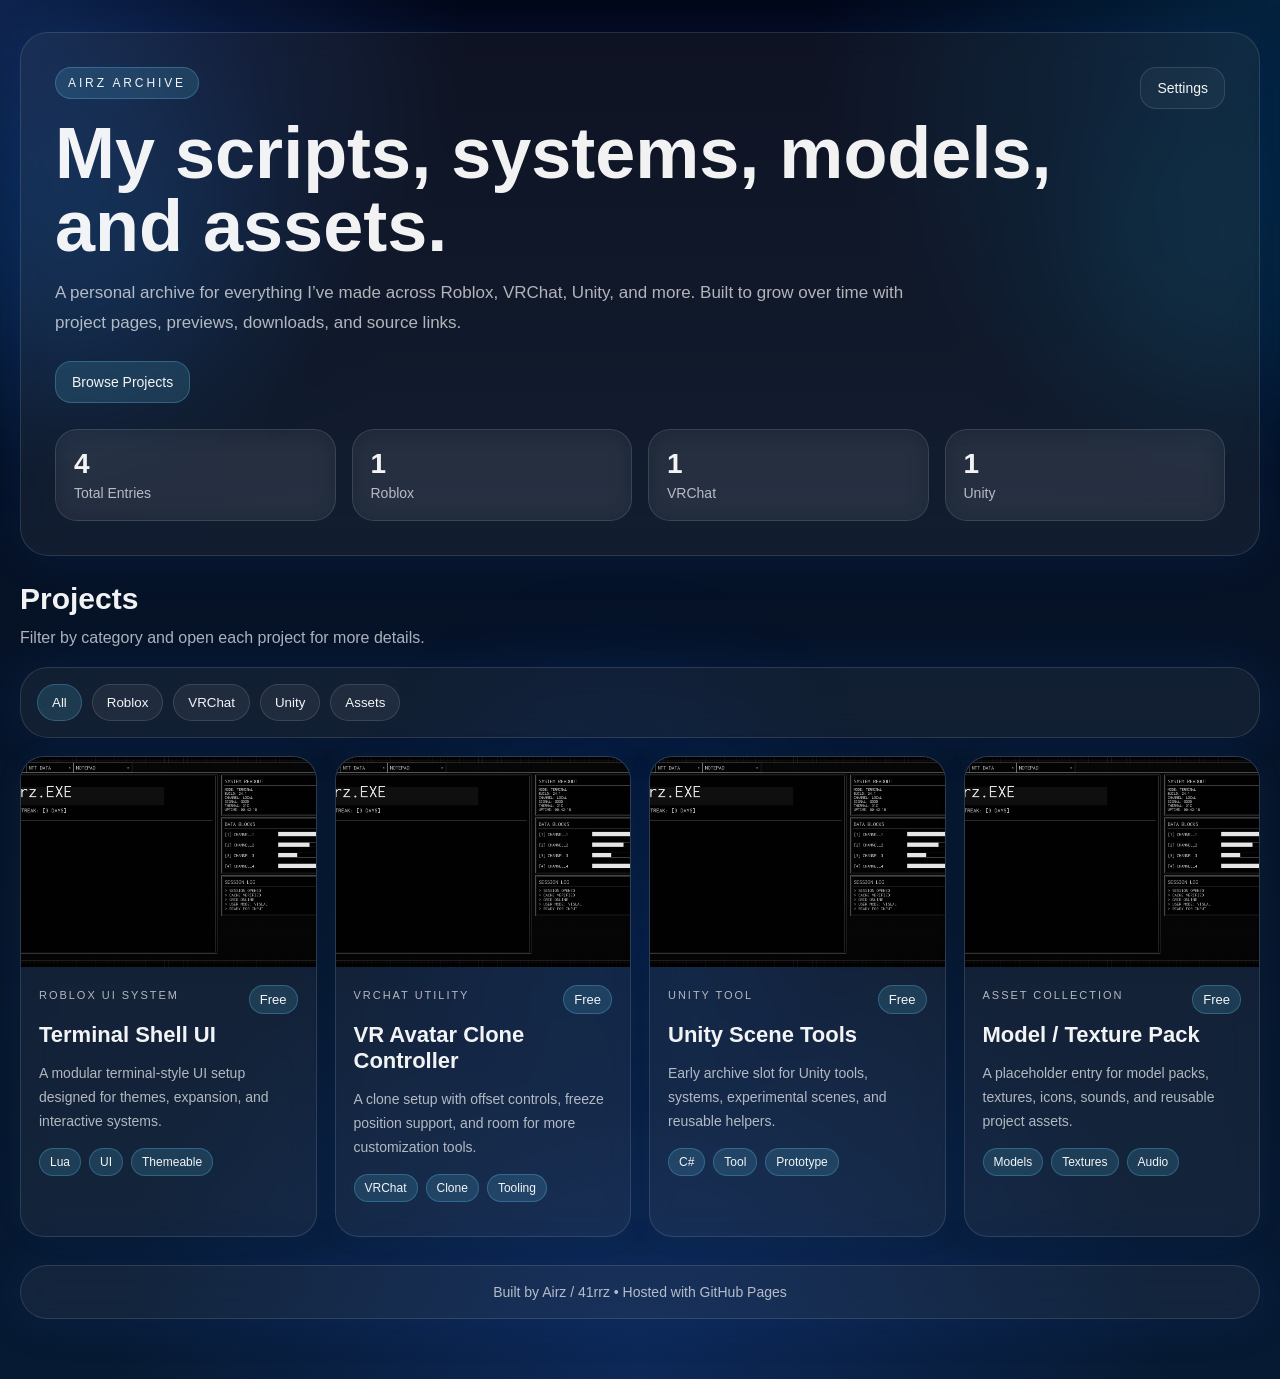
==== commit 474ce0ce: "Update index.html" ====
--- a/index.html
+++ b/index.html
@@ -111,14 +111,6 @@
     </div>
 
     <div class="settings-group">
-      <label class="settings-label" for="cardDensity">Card Density</label>
-      <select id="cardDensity" class="settings-input">
-        <option value="comfy">Comfy</option>
-        <option value="compact">Compact</option>
-      </select>
-    </div>
-
-    <div class="settings-group">
       <label class="settings-label" for="imageFit">Image Fit</label>
       <select id="imageFit" class="settings-input">
         <option value="cover">Cover</option>
--- a/style.css
+++ b/style.css
@@ -709,9 +709,13 @@
 }
 
 body.density-compact .project-content,
-body.density-compact .detail-panel,
 body.density-compact .hero {
   padding: 14px;
+}
+
+body.density-compact .project-main-column .detail-panel,
+body.density-compact .project-side-column .detail-panel {
+  padding: 20px;
 }
 
 body.density-compact .project-desc {
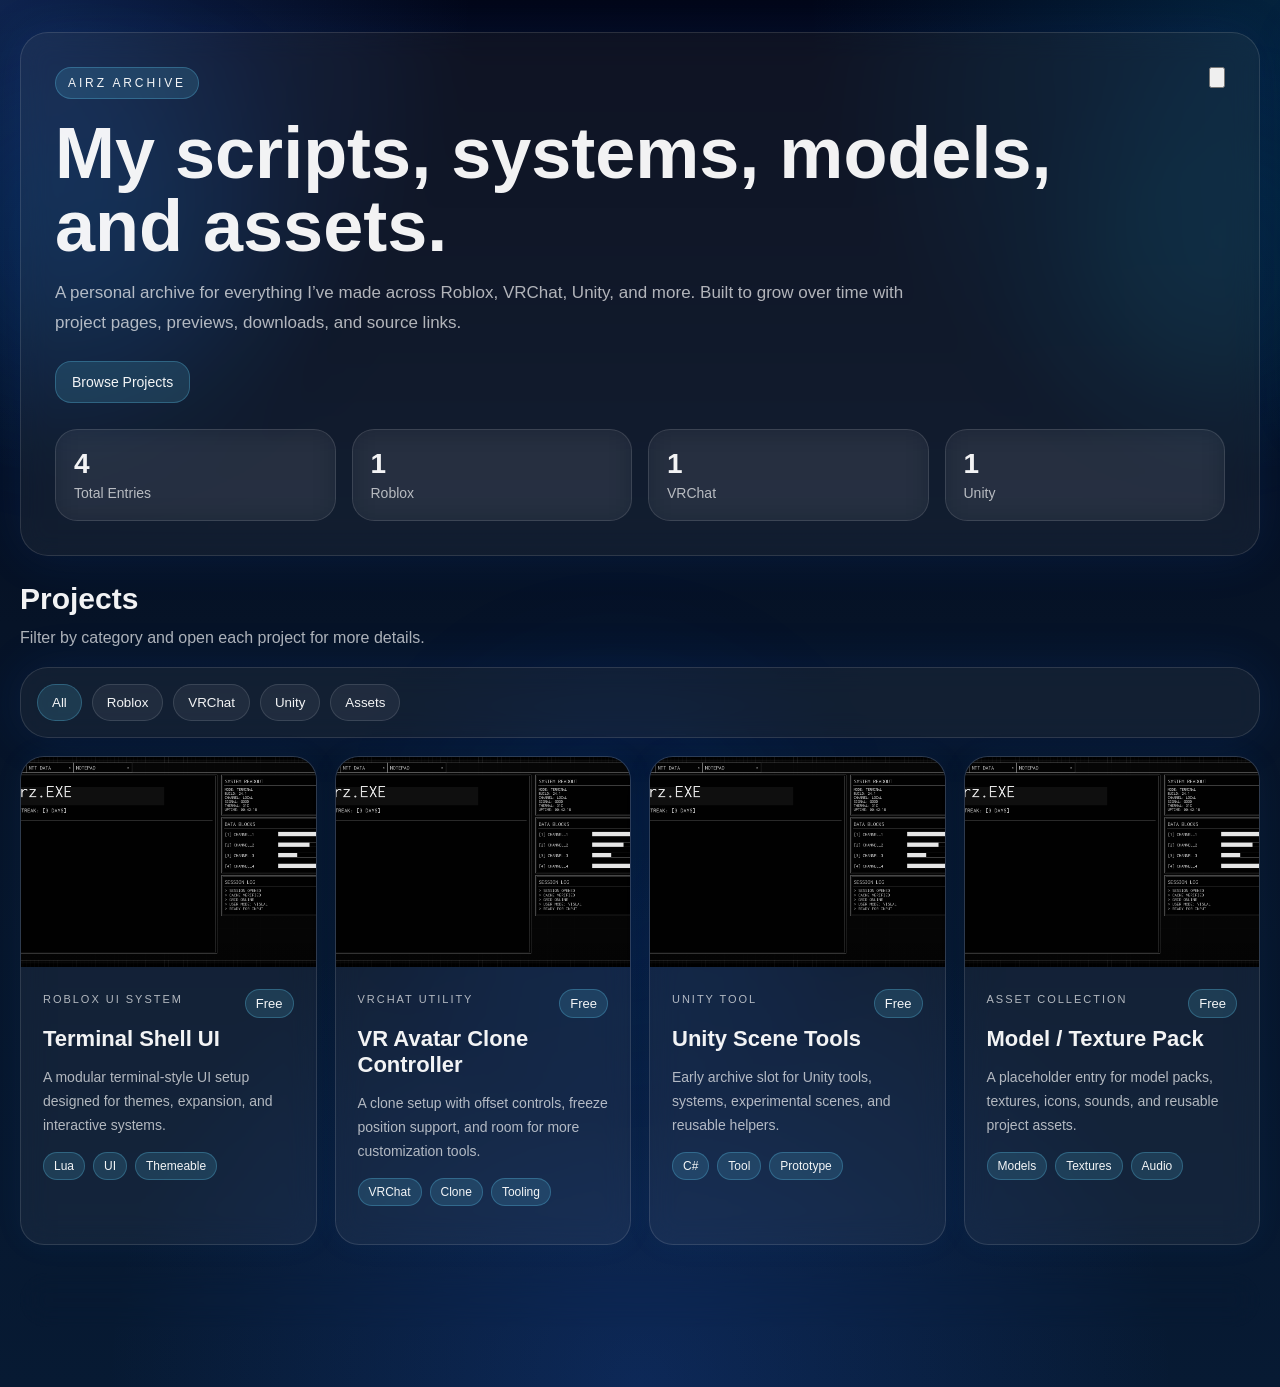
==== commit d2124899: "Update index.html" ====
--- a/index.html
+++ b/index.html
@@ -24,9 +24,11 @@
         </div>
 
         <div class="header-controls">
-          <button id="openSettings" class="btn secondary" type="button">
-            Settings
-          </button>
+          <button id="openSettings" class="icon-btn" type="button" aria-label="Settings">
+            <svg viewBox="0 0 24 24" class="gear-icon">
+          <path d="M12 8.6a3.4 3.4 0 1 0 0 6.8 3.4 3.4 0 0 0 0-6.8zm9.4 3.4c0-.5 0-1-.1-1.5l2-1.6-2-3.4-2.4 1a7.7 7.7 0 0 0-2.6-1.5l-.4-2.6H9.1l-.4 2.6a7.7 7.7 0 0 0-2.6 1.5l-2.4-1-2 3.4 2 1.6c-.1.5-.1 1-.1 1.5s0 1 .1 1.5l-2 1.6 2 3.4 2.4-1a7.7 7.7 0 0 0 2.6 1.5l.4 2.6h5.8l.4-2.6a7.7 7.7 0 0 0 2.6-1.5l2.4 1 2-3.4-2-1.6c.1-.5.1-1 .1-1.5z"/>
+  </svg>
+</button>
         </div>
       </div>
 
--- a/style.css
+++ b/style.css
@@ -138,7 +138,6 @@
 }
 
 .hero-actions,
-.project-actions,
 .detail-actions {
   display: flex;
   flex-wrap: wrap;
@@ -164,6 +163,9 @@
   padding: 12px 16px;
   border-radius: 16px;
   font-size: 14px;
+  max-width: 100%;
+  overflow-wrap: anywhere;
+  word-break: break-word;
 }
 
 .btn:hover,
@@ -287,7 +289,7 @@
 }
 
 .project-content {
-  padding: 18px;
+  padding: 22px;
 }
 
 .project-type {
@@ -331,6 +333,9 @@
   padding: 10px 12px;
   border-radius: 12px;
   font-size: 13px;
+  max-width: 100%;
+  overflow-wrap: anywhere;
+  word-break: break-word;
 }
 
 .empty-state {
@@ -407,6 +412,15 @@
   padding: 0;
 }
 
+.detail-panel {
+  padding: 22px;
+  min-width: 0;
+}
+
+.detail-panel > * {
+  max-width: 100%;
+}
+
 .detail-hero-image {
   width: 100%;
   display: block;
@@ -452,10 +466,17 @@
   top: 24px;
 }
 
+.project-side-column .detail-panel {
+  overflow: hidden;
+  min-height: 0;
+}
+
 .project-side-price {
   font-size: 42px;
   font-weight: 700;
   margin: 18px 0;
+  overflow-wrap: anywhere;
+  word-break: break-word;
 }
 
 .stacked-actions {
@@ -467,8 +488,10 @@
 
 .full-btn {
   width: 100%;
+  max-width: 100%;
   text-align: center;
   justify-content: center;
+  padding: 14px 16px;
 }
 
 .tab-bar {
@@ -485,6 +508,7 @@
   border-radius: 12px;
   padding: 10px 14px;
   cursor: pointer;
+  max-width: 100%;
 }
 
 .tab-btn.active {
@@ -495,30 +519,42 @@
 .subsection-title {
   margin: 0 0 14px;
   font-size: 28px;
+  overflow-wrap: anywhere;
+  word-break: break-word;
 }
 
 .detail-title {
-  margin: 10px 0 8px;
+  margin: 10px 0 10px;
   font-size: 38px;
+  line-height: 1.08;
+  overflow-wrap: anywhere;
+  word-break: break-word;
 }
 
 .detail-meta {
   color: var(--muted);
-  margin-bottom: 14px;
+  margin-bottom: 16px;
   line-height: 1.7;
+  overflow-wrap: anywhere;
+  word-break: break-word;
 }
 
 .detail-description {
   color: var(--muted);
   line-height: 1.8;
   font-size: 15px;
+  overflow-wrap: anywhere;
+  word-break: break-word;
 }
 
 .back-link {
   display: inline-block;
   margin-top: 18px;
+  padding-top: 4px;
   text-decoration: none;
   color: var(--text);
+  overflow-wrap: anywhere;
+  word-break: break-word;
 }
 
 .video-wrap {
@@ -708,20 +744,6 @@
   --shadow: 0 0 80px rgba(37,99,235,0.22);
 }
 
-body.density-compact .project-content,
-body.density-compact .hero {
-  padding: 14px;
-}
-
-body.density-compact .project-main-column .detail-panel,
-body.density-compact .project-side-column .detail-panel {
-  padding: 20px;
-}
-
-body.density-compact .project-desc {
-  min-height: auto;
-}
-
 body.image-contain .project-thumb,
 body.image-contain .detail-hero-image {
   object-fit: contain;
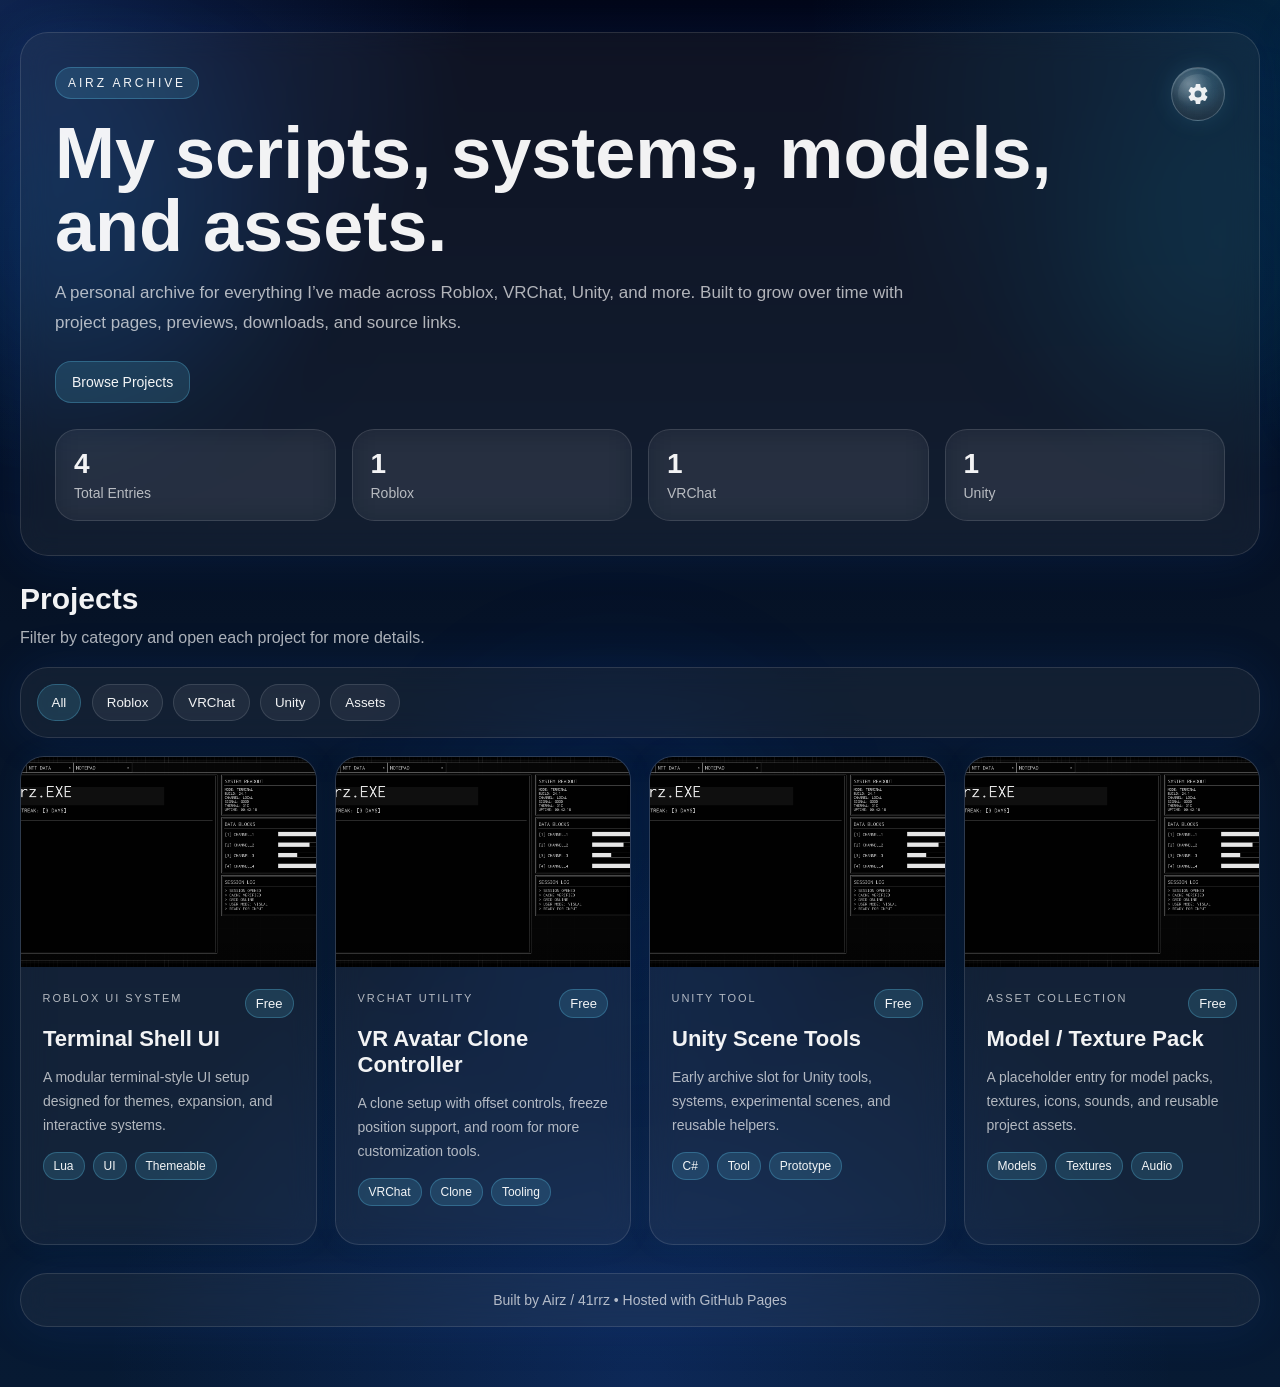
==== commit d7bbfd1a: "Update index.html" ====
--- a/index.html
+++ b/index.html
@@ -24,11 +24,13 @@
         </div>
 
         <div class="header-controls">
-          <button id="openSettings" class="icon-btn" type="button" aria-label="Settings">
-            <svg viewBox="0 0 24 24" class="gear-icon">
-          <path d="M12 8.6a3.4 3.4 0 1 0 0 6.8 3.4 3.4 0 0 0 0-6.8zm9.4 3.4c0-.5 0-1-.1-1.5l2-1.6-2-3.4-2.4 1a7.7 7.7 0 0 0-2.6-1.5l-.4-2.6H9.1l-.4 2.6a7.7 7.7 0 0 0-2.6 1.5l-2.4-1-2 3.4 2 1.6c-.1.5-.1 1-.1 1.5s0 1 .1 1.5l-2 1.6 2 3.4 2.4-1a7.7 7.7 0 0 0 2.6 1.5l.4 2.6h5.8l.4-2.6a7.7 7.7 0 0 0 2.6-1.5l2.4 1 2-3.4-2-1.6c.1-.5.1-1 .1-1.5z"/>
-  </svg>
-</button>
+          <button id="openSettings" class="settings-orb-btn" type="button" aria-label="Open settings">
+            <span class="settings-orb-inner">
+              <svg class="gear-icon" viewBox="0 0 24 24" aria-hidden="true">
+                <path fill="currentColor" d="M19.14,12.94a7.49,7.49,0,0,0,.05-.94,7.49,7.49,0,0,0-.05-.94l2.11-1.65a.5.5,0,0,0,.12-.64l-2-3.46a.5.5,0,0,0-.6-.22l-2.49,1a7.28,7.28,0,0,0-1.63-.94l-.38-2.65A.5.5,0,0,0,13.78,2H10.22a.5.5,0,0,0-.49.42L9.35,5.07a7.28,7.28,0,0,0-1.63.94l-2.49-1a.5.5,0,0,0-.6.22l-2,3.46a.5.5,0,0,0,.12.64l2.11,1.65a7.49,7.49,0,0,0-.05.94,7.49,7.49,0,0,0,.05.94L2.75,14.59a.5.5,0,0,0-.12.64l2,3.46a.5.5,0,0,0,.6.22l2.49-1a7.28,7.28,0,0,0,1.63.94l.38,2.65a.5.5,0,0,0,.49.42h3.56a.5.5,0,0,0,.49-.42l.38-2.65a7.28,7.28,0,0,0,1.63-.94l2.49,1a.5.5,0,0,0,.6-.22l2-3.46a.5.5,0,0,0-.12-.64ZM12,15.5A3.5,3.5,0,1,1,15.5,12,3.5,3.5,0,0,1,12,15.5Z"/>
+              </svg>
+            </span>
+          </button>
         </div>
       </div>
 
--- a/style.css
+++ b/style.css
@@ -310,6 +310,11 @@
   line-height: 1.7;
   font-size: 14px;
   min-height: 72px;
+  overflow: hidden;
+  text-overflow: ellipsis;
+  display: -webkit-box;
+  -webkit-line-clamp: 3;
+  -webkit-box-orient: vertical;
 }
 
 .tags {
@@ -365,11 +370,12 @@
   color: inherit;
   overflow: hidden;
   cursor: pointer;
+  height: 100%;
 }
 
 .card-link:hover {
   text-decoration: none;
-  transform: translateY(-6px);
+  transform: translateY(-6px) scale(1.01);
   border-color: var(--accent-border);
   box-shadow: 0 0 40px rgba(0,140,255,0.25);
 }
@@ -688,6 +694,118 @@
 
 .switch input:checked + .switch-slider::before {
   transform: translateX(24px);
+}
+
+/* ===== GLASS ORB SETTINGS BUTTON ===== */
+
+.settings-orb-btn {
+  width: 54px;
+  height: 54px;
+  padding: 0;
+  border: none;
+  background: transparent;
+  display: grid;
+  place-items: center;
+  cursor: pointer;
+  border-radius: 999px;
+  flex-shrink: 0;
+}
+
+.settings-orb-inner {
+  width: 54px;
+  height: 54px;
+  border-radius: 999px;
+  display: grid;
+  place-items: center;
+  position: relative;
+  color: var(--text);
+  background:
+    radial-gradient(circle at 30% 30%, rgba(255,255,255,0.22), rgba(255,255,255,0.06) 38%, rgba(255,255,255,0.03) 70%),
+    linear-gradient(180deg, rgba(103,217,255,0.16), rgba(255,255,255,0.04));
+  border: 1px solid rgba(255,255,255,0.18);
+  box-shadow:
+    inset 0 1px 1px rgba(255,255,255,0.18),
+    inset 0 -8px 18px rgba(0,0,0,0.22),
+    0 0 24px rgba(103,217,255,0.12);
+  backdrop-filter: blur(14px);
+  -webkit-backdrop-filter: blur(14px);
+  transition:
+    transform 0.28s ease,
+    box-shadow 0.28s ease,
+    border-color 0.28s ease,
+    background 0.28s ease;
+}
+
+.settings-orb-inner::before {
+  content: "";
+  position: absolute;
+  inset: 6px;
+  border-radius: inherit;
+  background: radial-gradient(circle at 30% 25%, rgba(255,255,255,0.22), transparent 55%);
+  opacity: 0.8;
+  pointer-events: none;
+}
+
+.settings-orb-btn:hover .settings-orb-inner {
+  transform: translateY(-2px) scale(1.03);
+  border-color: var(--accent-border);
+  box-shadow:
+    inset 0 1px 1px rgba(255,255,255,0.22),
+    inset 0 -8px 18px rgba(0,0,0,0.22),
+    0 0 28px rgba(103,217,255,0.22);
+}
+
+.gear-icon {
+  width: 24px;
+  height: 24px;
+  display: block;
+  color: var(--text);
+  position: relative;
+  z-index: 1;
+  opacity: 0.96;
+  filter: drop-shadow(0 0 8px rgba(103,217,255,0.18));
+  transition: transform 0.35s cubic-bezier(0.4, 0, 0.2, 1), filter 0.3s ease;
+}
+
+.settings-orb-btn:hover .gear-icon {
+  transform: rotate(90deg);
+}
+
+.settings-open .settings-orb-btn .gear-icon {
+  animation: gear-spin 3.5s linear infinite;
+}
+
+.settings-open .settings-orb-btn .settings-orb-inner {
+  animation: gear-glow 2.5s ease-in-out infinite;
+  border-color: var(--accent-border);
+  box-shadow:
+    inset 0 1px 1px rgba(255,255,255,0.22),
+    inset 0 -8px 18px rgba(0,0,0,0.22),
+    0 0 36px rgba(103,217,255,0.26);
+}
+
+@keyframes gear-spin {
+  from {
+    transform: rotate(180deg);
+  }
+  to {
+    transform: rotate(540deg);
+  }
+}
+
+@keyframes gear-glow {
+  0%, 100% {
+    box-shadow:
+      inset 0 1px 1px rgba(255,255,255,0.22),
+      inset 0 -8px 18px rgba(0,0,0,0.22),
+      0 0 24px rgba(103,217,255,0.14);
+  }
+  50% {
+    box-shadow:
+      inset 0 1px 1px rgba(255,255,255,0.22),
+      inset 0 -8px 18px rgba(0,0,0,0.22),
+      0 0 42px rgba(103,217,255,0.32);
+  }
 }
 
 body.theme-deep-blue {
